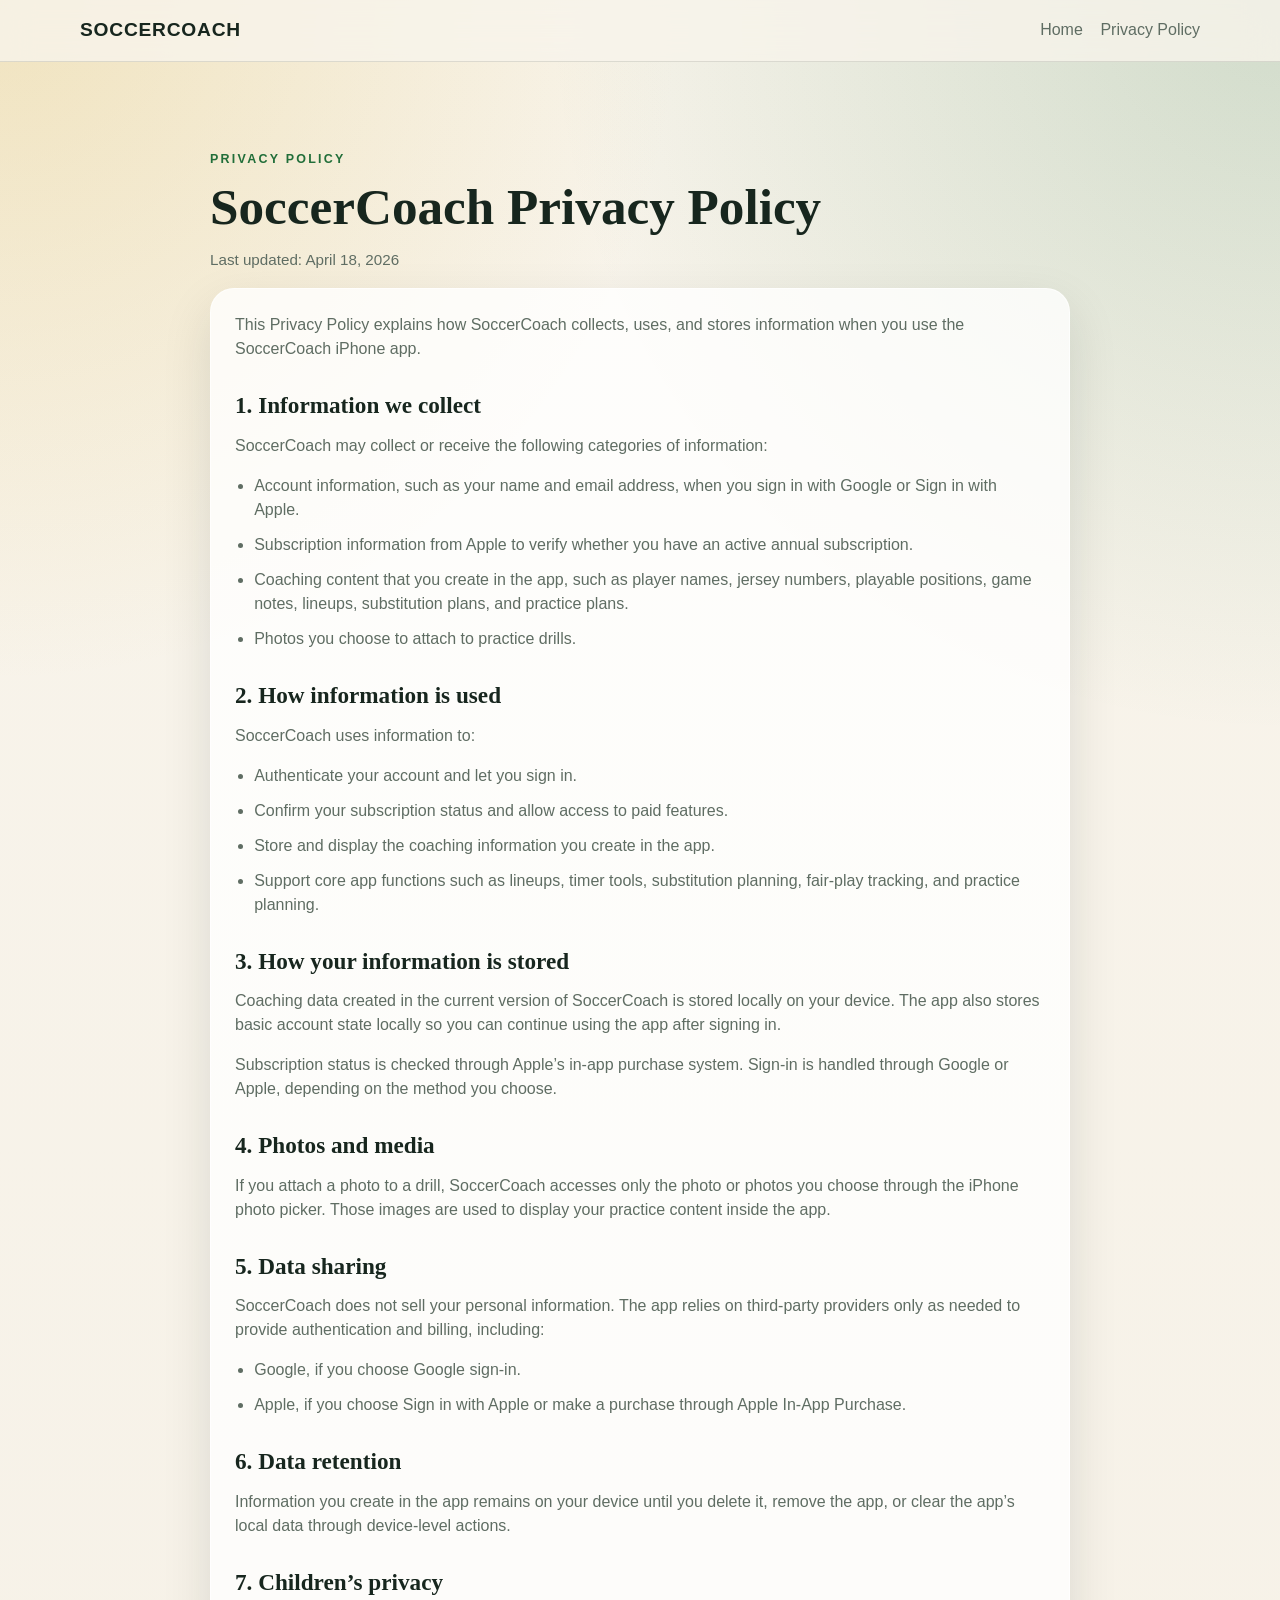
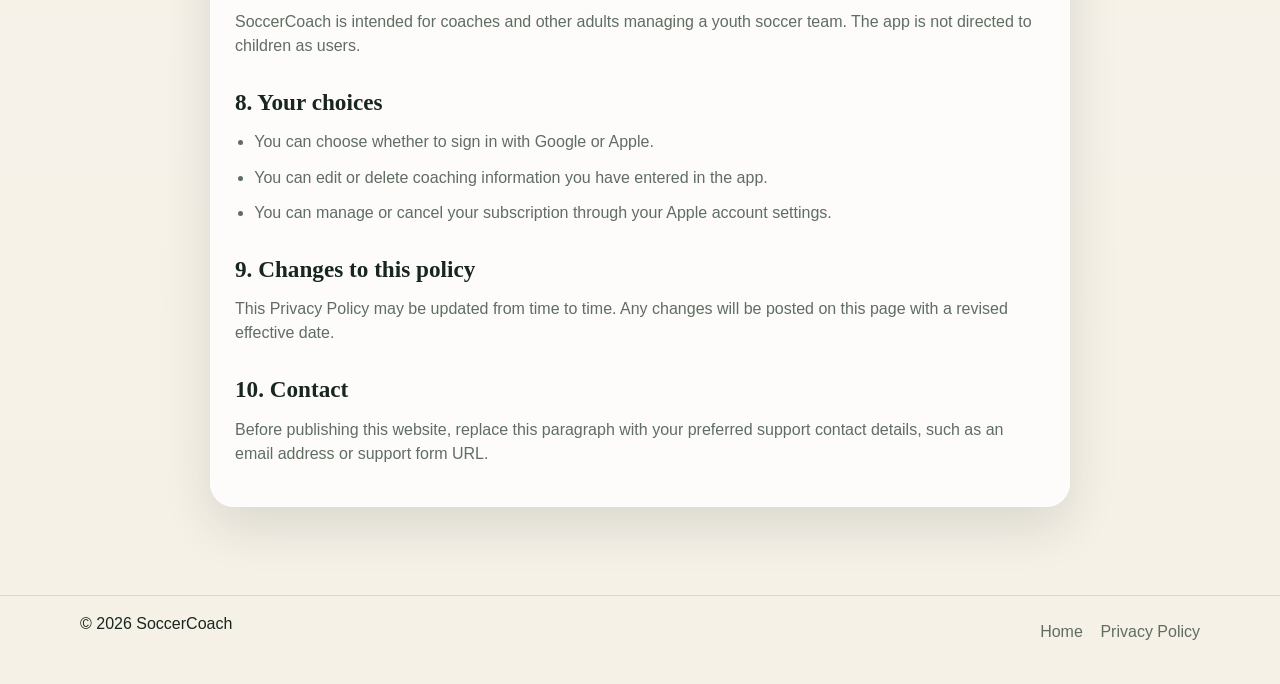
==== website/privacy.html @ 68f2909e "Initial SoccerCoach app and website" ====
<!DOCTYPE html>
<html lang="en">
<head>
  <meta charset="UTF-8">
  <meta name="viewport" content="width=device-width, initial-scale=1.0">
  <title>SoccerCoach Privacy Policy</title>
  <meta
    name="description"
    content="Privacy Policy for the SoccerCoach iPhone app."
  >
  <link rel="stylesheet" href="./styles.css">
</head>
<body class="policy-page">
  <header class="site-header">
    <div class="wrap header-bar">
      <a class="brand" href="./index.html">SoccerCoach</a>
      <nav class="nav">
        <a href="./index.html">Home</a>
        <a href="./privacy.html">Privacy Policy</a>
      </nav>
    </div>
  </header>

  <main class="section">
    <div class="wrap policy-wrap">
      <p class="eyebrow">Privacy Policy</p>
      <h1>SoccerCoach Privacy Policy</h1>
      <p class="policy-meta">Last updated: April 18, 2026</p>

      <div class="policy-card">
        <p>
          This Privacy Policy explains how SoccerCoach collects, uses, and stores information when you use the SoccerCoach iPhone app.
        </p>

        <h2>1. Information we collect</h2>
        <p>SoccerCoach may collect or receive the following categories of information:</p>
        <ul>
          <li>Account information, such as your name and email address, when you sign in with Google or Sign in with Apple.</li>
          <li>Subscription information from Apple to verify whether you have an active annual subscription.</li>
          <li>Coaching content that you create in the app, such as player names, jersey numbers, playable positions, game notes, lineups, substitution plans, and practice plans.</li>
          <li>Photos you choose to attach to practice drills.</li>
        </ul>

        <h2>2. How information is used</h2>
        <p>SoccerCoach uses information to:</p>
        <ul>
          <li>Authenticate your account and let you sign in.</li>
          <li>Confirm your subscription status and allow access to paid features.</li>
          <li>Store and display the coaching information you create in the app.</li>
          <li>Support core app functions such as lineups, timer tools, substitution planning, fair-play tracking, and practice planning.</li>
        </ul>

        <h2>3. How your information is stored</h2>
        <p>
          Coaching data created in the current version of SoccerCoach is stored locally on your device. The app also stores basic account state locally so you can continue using the app after signing in.
        </p>
        <p>
          Subscription status is checked through Apple’s in-app purchase system. Sign-in is handled through Google or Apple, depending on the method you choose.
        </p>

        <h2>4. Photos and media</h2>
        <p>
          If you attach a photo to a drill, SoccerCoach accesses only the photo or photos you choose through the iPhone photo picker. Those images are used to display your practice content inside the app.
        </p>

        <h2>5. Data sharing</h2>
        <p>
          SoccerCoach does not sell your personal information. The app relies on third-party providers only as needed to provide authentication and billing, including:
        </p>
        <ul>
          <li>Google, if you choose Google sign-in.</li>
          <li>Apple, if you choose Sign in with Apple or make a purchase through Apple In-App Purchase.</li>
        </ul>

        <h2>6. Data retention</h2>
        <p>
          Information you create in the app remains on your device until you delete it, remove the app, or clear the app’s local data through device-level actions.
        </p>

        <h2>7. Children’s privacy</h2>
        <p>
          SoccerCoach is intended for coaches and other adults managing a youth soccer team. The app is not directed to children as users.
        </p>

        <h2>8. Your choices</h2>
        <ul>
          <li>You can choose whether to sign in with Google or Apple.</li>
          <li>You can edit or delete coaching information you have entered in the app.</li>
          <li>You can manage or cancel your subscription through your Apple account settings.</li>
        </ul>

        <h2>9. Changes to this policy</h2>
        <p>
          This Privacy Policy may be updated from time to time. Any changes will be posted on this page with a revised effective date.
        </p>

        <h2>10. Contact</h2>
        <p>
          Before publishing this website, replace this paragraph with your preferred support contact details, such as an email address or support form URL.
        </p>
      </div>
    </div>
  </main>

  <footer class="site-footer">
    <div class="wrap footer-bar">
      <p>© 2026 SoccerCoach</p>
      <div class="footer-links">
        <a href="./index.html">Home</a>
        <a href="./privacy.html">Privacy Policy</a>
      </div>
    </div>
  </footer>
</body>
</html>
---- website/styles.css ----
:root {
  --bg: #f6f1e7;
  --surface: rgba(255, 255, 255, 0.78);
  --surface-strong: #fffdf8;
  --ink: #17261e;
  --muted: #5f6d63;
  --line: rgba(23, 38, 30, 0.12);
  --green: #216e39;
  --green-deep: #123d21;
  --gold: #ddb84d;
  --shadow: 0 20px 50px rgba(18, 37, 26, 0.12);
  --radius: 24px;
}

* {
  box-sizing: border-box;
}

html {
  scroll-behavior: smooth;
}

body {
  margin: 0;
  color: var(--ink);
  background:
    radial-gradient(circle at top left, rgba(221, 184, 77, 0.28), transparent 26%),
    radial-gradient(circle at top right, rgba(33, 110, 57, 0.18), transparent 28%),
    linear-gradient(180deg, #f8f4eb 0%, var(--bg) 100%);
  font-family: "Avenir Next", "Trebuchet MS", sans-serif;
  line-height: 1.5;
}

a {
  color: inherit;
  text-decoration: none;
}

.wrap {
  width: min(1120px, calc(100% - 2rem));
  margin: 0 auto;
}

.site-header {
  position: sticky;
  top: 0;
  z-index: 20;
  backdrop-filter: blur(16px);
  background: rgba(248, 244, 235, 0.8);
  border-bottom: 1px solid var(--line);
}

.header-bar,
.footer-bar {
  display: flex;
  align-items: center;
  justify-content: space-between;
  gap: 1rem;
  padding: 1rem 0;
}

.brand {
  font-size: 1.2rem;
  font-weight: 800;
  letter-spacing: 0.04em;
  text-transform: uppercase;
}

.nav,
.footer-links {
  display: flex;
  align-items: center;
  gap: 1.1rem;
  flex-wrap: wrap;
}

.nav a,
.footer-links a {
  color: var(--muted);
}

.hero,
.section {
  padding: 5.5rem 0;
}

.hero-grid,
.pricing-grid,
.split-grid {
  display: grid;
  gap: 2rem;
  align-items: center;
}

.hero-grid {
  grid-template-columns: 1.15fr 0.85fr;
}

.pricing-grid,
.split-grid {
  grid-template-columns: 1fr 1fr;
}

.eyebrow {
  margin: 0 0 0.7rem;
  text-transform: uppercase;
  letter-spacing: 0.18em;
  font-size: 0.78rem;
  color: var(--green);
  font-weight: 800;
}

h1,
h2,
h3 {
  line-height: 1.05;
  margin: 0 0 1rem;
  font-family: Georgia, "Times New Roman", serif;
}

h1 {
  font-size: clamp(2.7rem, 6vw, 5rem);
  max-width: 11ch;
}

h2 {
  font-size: clamp(2rem, 4vw, 3.2rem);
  max-width: 14ch;
}

h3 {
  font-size: 1.35rem;
}

p {
  margin: 0 0 1rem;
}

.lead {
  font-size: 1.15rem;
  color: var(--muted);
  max-width: 38rem;
}

.lead.compact {
  max-width: 30rem;
}

.hero-actions {
  display: flex;
  gap: 1rem;
  flex-wrap: wrap;
  margin: 2rem 0 1rem;
}

.button {
  display: inline-flex;
  align-items: center;
  justify-content: center;
  min-height: 3.3rem;
  padding: 0.9rem 1.3rem;
  border-radius: 999px;
  font-weight: 700;
  transition: transform 180ms ease, box-shadow 180ms ease, background 180ms ease;
}

.button:hover,
.text-link:hover {
  transform: translateY(-1px);
}

.button-primary {
  color: white;
  background: linear-gradient(135deg, var(--green) 0%, var(--green-deep) 100%);
  box-shadow: 0 14px 30px rgba(18, 61, 33, 0.25);
}

.button-secondary {
  color: var(--green-deep);
  border: 1px solid rgba(18, 61, 33, 0.18);
  background: rgba(255, 255, 255, 0.72);
}

.footnote,
.small-note,
.policy-meta {
  color: var(--muted);
  font-size: 0.95rem;
}

.hero-card,
.card,
.pricing-card,
.policy-card {
  background: var(--surface);
  border: 1px solid rgba(255, 255, 255, 0.65);
  box-shadow: var(--shadow);
}

.hero-card {
  padding: 1.4rem;
  border-radius: 36px;
}

.phone-shell {
  width: min(100%, 360px);
  margin: 0 auto;
  padding: 0.9rem;
  border-radius: 38px;
  background: linear-gradient(180deg, #11381f 0%, #0b2314 100%);
}

.phone-screen {
  padding: 1rem;
  border-radius: 28px;
  background:
    linear-gradient(180deg, rgba(255,255,255,0.08), rgba(255,255,255,0)),
    linear-gradient(180deg, #1f6a34 0%, #184e28 100%);
  color: white;
}

.mini-top,
.mini-panel,
.row {
  display: flex;
  align-items: center;
  justify-content: space-between;
  gap: 0.5rem;
}

.mini-top {
  font-size: 0.82rem;
  margin-bottom: 1rem;
  opacity: 0.92;
}

.mini-field {
  padding: 1rem 0.7rem;
  border-radius: 24px;
  border: 2px solid rgba(255, 255, 255, 0.6);
  min-height: 360px;
  display: flex;
  flex-direction: column;
  align-items: center;
  justify-content: space-between;
  background: rgba(255, 255, 255, 0.04);
}

.player-badge {
  padding: 0.45rem 0.8rem;
  border-radius: 999px;
  background: rgba(255, 255, 255, 0.15);
  font-size: 0.82rem;
  font-weight: 700;
}

.player-badge.top,
.player-badge.goalie {
  background: rgba(221, 184, 77, 0.2);
}

.row {
  width: 100%;
}

.row.midfield {
  justify-content: space-around;
}

.row.defense {
  justify-content: center;
  gap: 3rem;
}

.mini-panel {
  margin-top: 0.8rem;
  padding: 0.8rem 0.95rem;
  border-radius: 18px;
  background: rgba(255, 255, 255, 0.11);
  font-size: 0.88rem;
}

.section-heading {
  margin-bottom: 2rem;
}

.feature-grid {
  display: grid;
  grid-template-columns: repeat(3, minmax(0, 1fr));
  gap: 1.25rem;
}

.card,
.pricing-card,
.policy-card {
  padding: 1.5rem;
  border-radius: var(--radius);
}

.card p,
.pricing-card p,
.policy-card p,
.policy-card li {
  color: var(--muted);
}

.card.tall {
  min-height: 100%;
}

.section-accent {
  background:
    linear-gradient(180deg, rgba(33, 110, 57, 0.05), rgba(33, 110, 57, 0.1)),
    linear-gradient(180deg, rgba(255, 255, 255, 0.25), rgba(255, 255, 255, 0.25));
  border-top: 1px solid var(--line);
  border-bottom: 1px solid var(--line);
}

.price {
  font-size: clamp(3rem, 5vw, 4.5rem);
  line-height: 1;
  color: var(--green-deep);
  font-weight: 800;
  margin-bottom: 1.25rem;
}

.price span {
  font-size: 1rem;
  color: var(--muted);
  font-weight: 600;
}

.check-list,
.policy-card ul {
  margin: 0;
  padding-left: 1.2rem;
}

.check-list li,
.policy-card li {
  margin-bottom: 0.7rem;
}

.text-link {
  color: var(--green);
  font-weight: 700;
}

.site-footer {
  border-top: 1px solid var(--line);
  padding-bottom: 1rem;
}

.policy-wrap {
  max-width: 860px;
}

.policy-page h1 {
  max-width: none;
  font-size: clamp(2.4rem, 4vw, 3.8rem);
}

.policy-card h2 {
  font-size: 1.45rem;
  margin-top: 2rem;
  max-width: none;
}

@media (max-width: 960px) {
  .hero-grid,
  .pricing-grid,
  .split-grid,
  .feature-grid {
    grid-template-columns: 1fr;
  }

  .hero,
  .section {
    padding: 4rem 0;
  }
}

@media (max-width: 720px) {
  .header-bar,
  .footer-bar {
    align-items: flex-start;
    flex-direction: column;
  }

  .nav,
  .footer-links,
  .hero-actions {
    width: 100%;
  }

  .nav a,
  .footer-links a {
    padding-right: 0.75rem;
  }

  .button {
    width: 100%;
  }

  .phone-shell {
    width: 100%;
  }
}
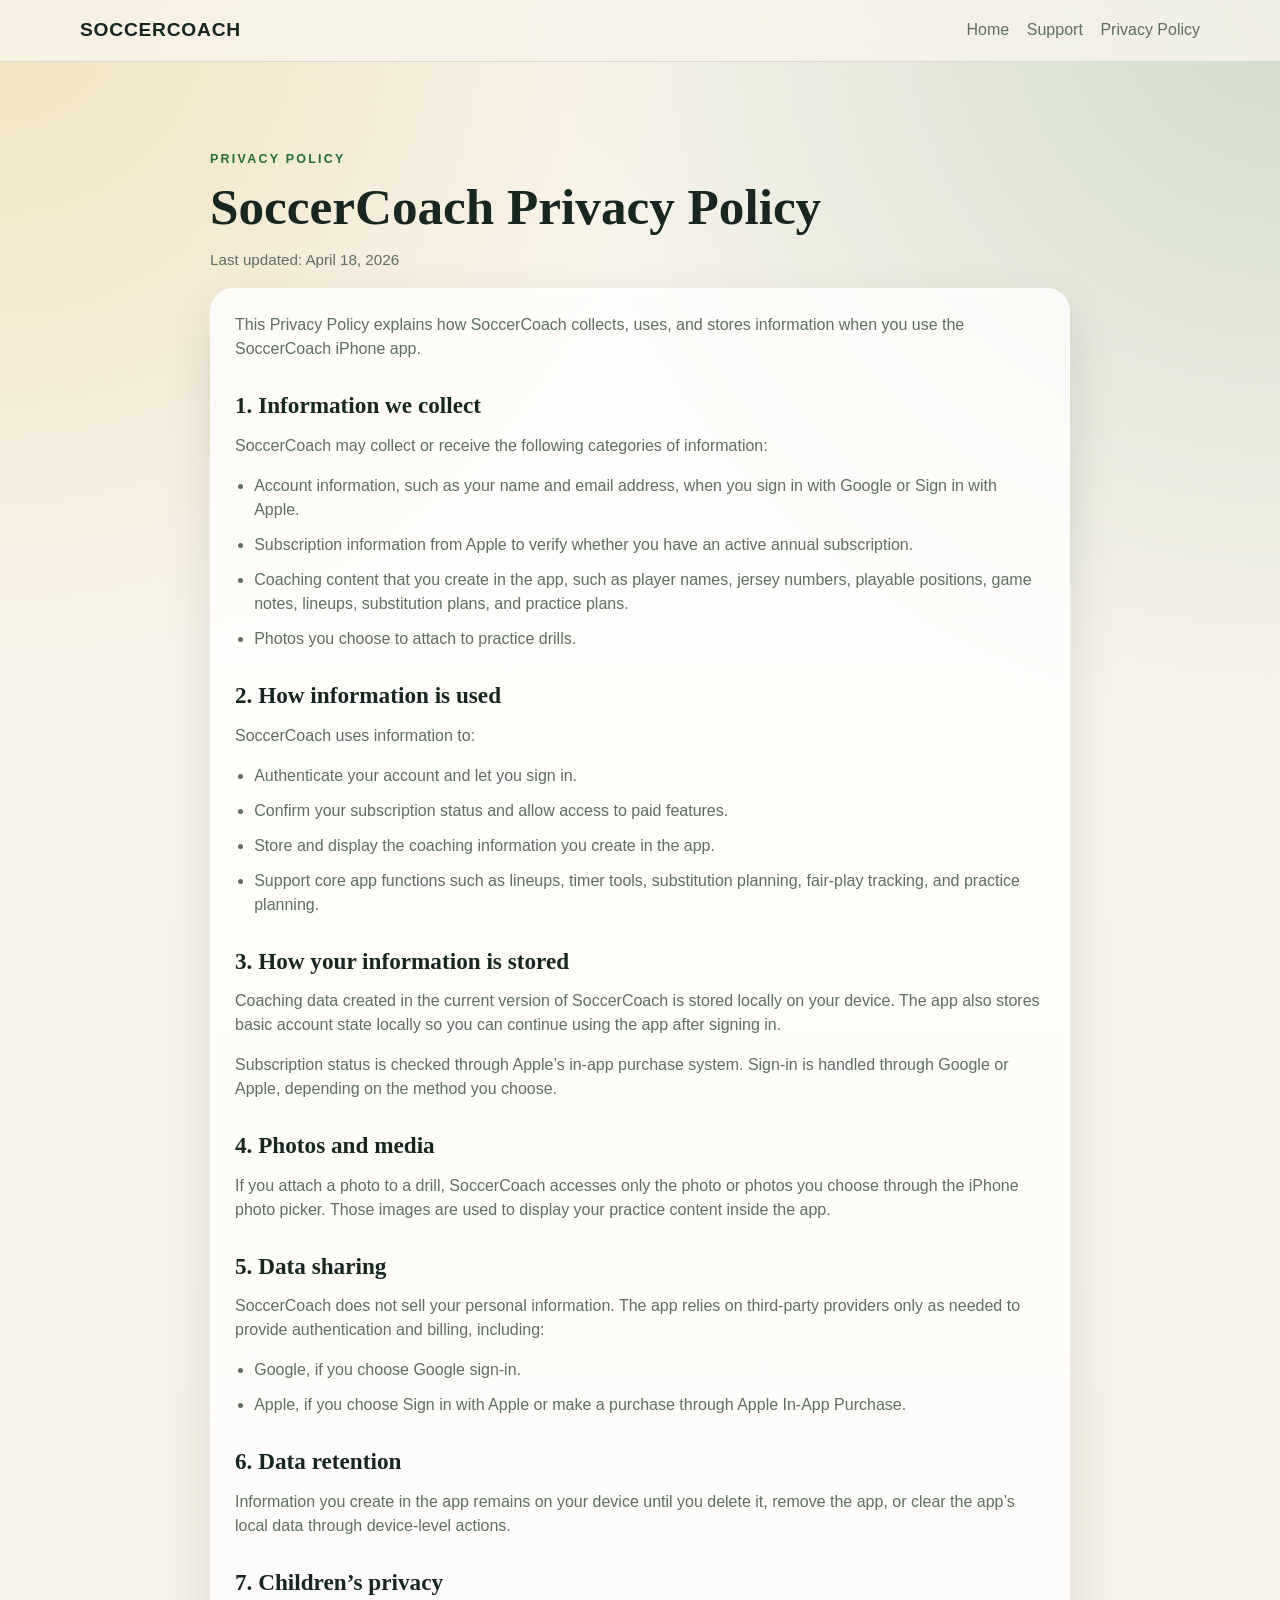
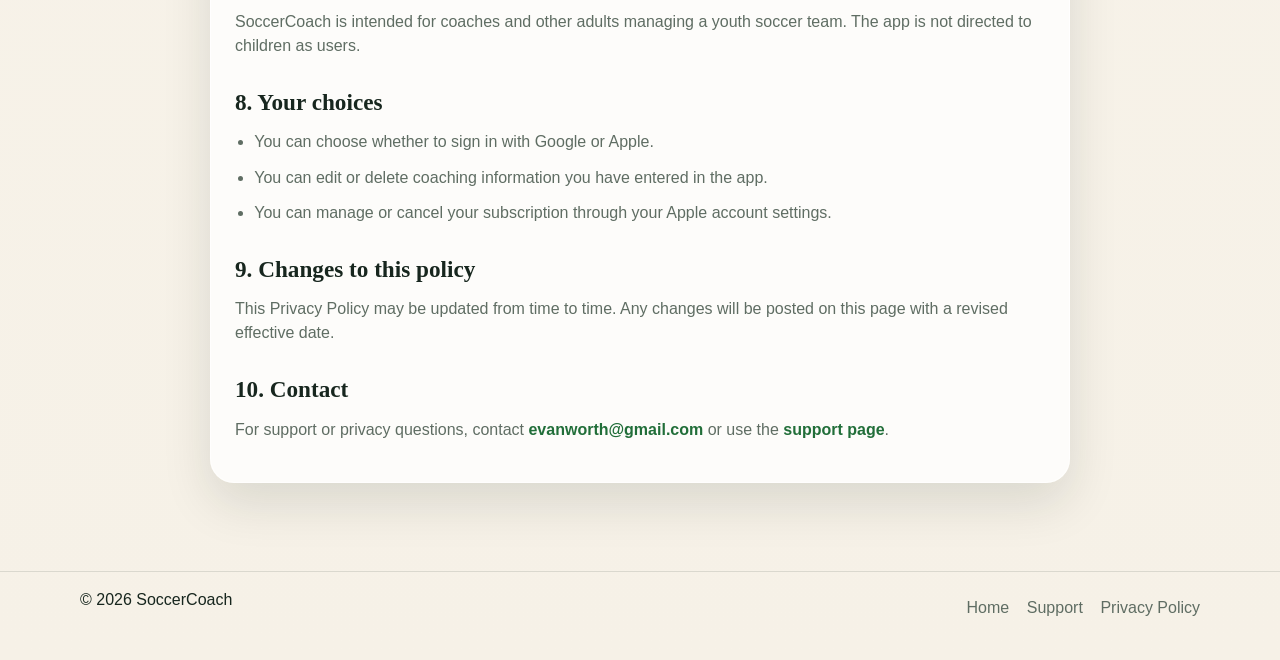
==== commit c2b8e6fd: "Add support page" ====
--- a/website/privacy.html
+++ b/website/privacy.html
@@ -16,6 +16,7 @@
       <a class="brand" href="./index.html">SoccerCoach</a>
       <nav class="nav">
         <a href="./index.html">Home</a>
+        <a href="./support.html">Support</a>
         <a href="./privacy.html">Privacy Policy</a>
       </nav>
     </div>
@@ -96,7 +97,7 @@
 
         <h2>10. Contact</h2>
         <p>
-          Before publishing this website, replace this paragraph with your preferred support contact details, such as an email address or support form URL.
+          For support or privacy questions, contact <a class="text-link" href="mailto:evanworth@gmail.com">evanworth@gmail.com</a> or use the <a class="text-link" href="./support.html">support page</a>.
         </p>
       </div>
     </div>
@@ -107,6 +108,7 @@
       <p>© 2026 SoccerCoach</p>
       <div class="footer-links">
         <a href="./index.html">Home</a>
+        <a href="./support.html">Support</a>
         <a href="./privacy.html">Privacy Policy</a>
       </div>
     </div>
--- a/website/styles.css
+++ b/website/styles.css
@@ -336,6 +336,46 @@
   padding-left: 1.2rem;
 }
 
+.support-form {
+  display: grid;
+  gap: 1rem;
+  margin: 1.5rem 0;
+}
+
+.form-field {
+  display: grid;
+  gap: 0.45rem;
+}
+
+.form-field span {
+  font-weight: 700;
+  color: var(--ink);
+}
+
+.form-field input,
+.form-field select,
+.form-field textarea {
+  width: 100%;
+  border: 1px solid rgba(23, 38, 30, 0.16);
+  border-radius: 16px;
+  padding: 0.9rem 1rem;
+  font: inherit;
+  color: var(--ink);
+  background: rgba(255, 255, 255, 0.82);
+}
+
+.form-field textarea {
+  resize: vertical;
+  min-height: 180px;
+}
+
+.form-field input:focus,
+.form-field select:focus,
+.form-field textarea:focus {
+  outline: 2px solid rgba(33, 110, 57, 0.2);
+  border-color: rgba(33, 110, 57, 0.4);
+}
+
 .check-list li,
 .policy-card li {
   margin-bottom: 0.7rem;
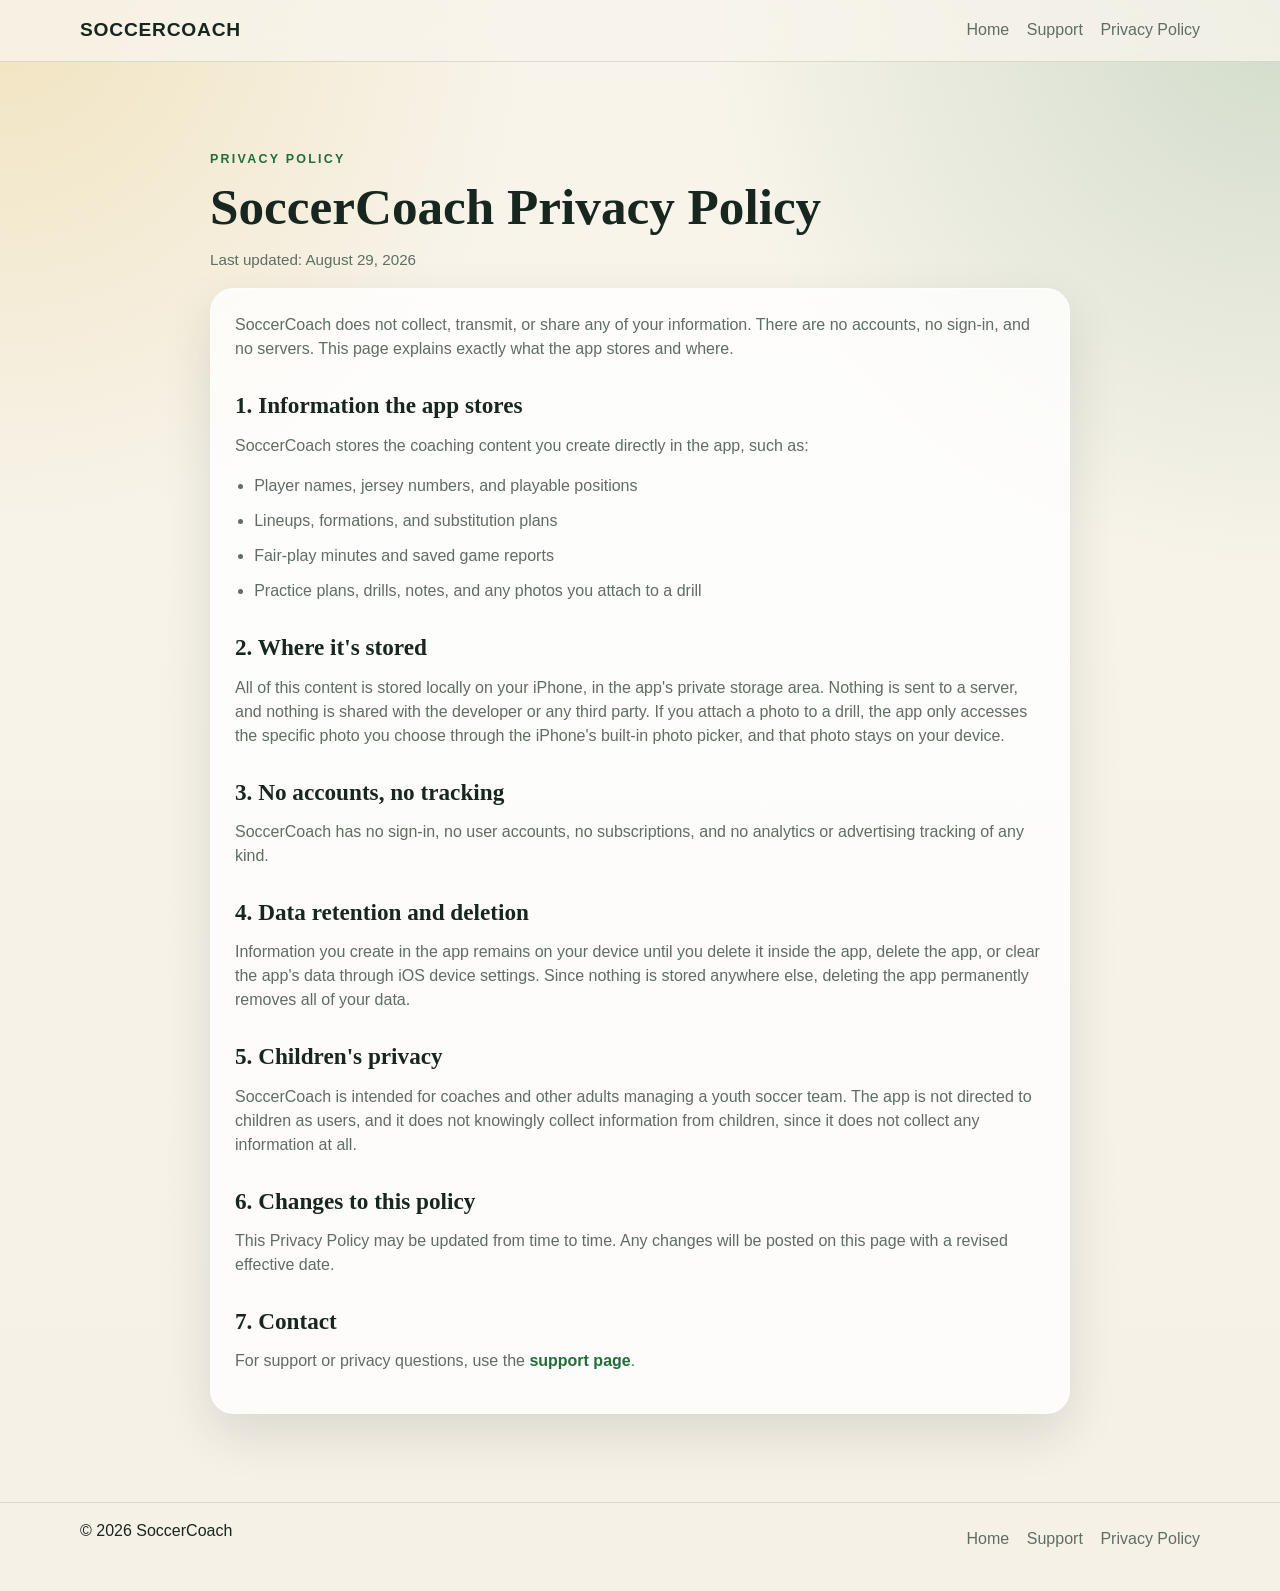
==== commit 0beb930d: "Update website to match free app; remove pricing and public email Rewrite the marketing site and pri" ====
--- a/website/privacy.html
+++ b/website/privacy.html
@@ -26,78 +26,60 @@
     <div class="wrap policy-wrap">
       <p class="eyebrow">Privacy Policy</p>
       <h1>SoccerCoach Privacy Policy</h1>
-      <p class="policy-meta">Last updated: April 18, 2026</p>
+      <p class="policy-meta">Last updated: August 29, 2026</p>
 
       <div class="policy-card">
         <p>
-          This Privacy Policy explains how SoccerCoach collects, uses, and stores information when you use the SoccerCoach iPhone app.
+          SoccerCoach does not collect, transmit, or share any of your information. There are no accounts,
+          no sign-in, and no servers. This page explains exactly what the app stores and where.
         </p>
 
-        <h2>1. Information we collect</h2>
-        <p>SoccerCoach may collect or receive the following categories of information:</p>
+        <h2>1. Information the app stores</h2>
+        <p>SoccerCoach stores the coaching content you create directly in the app, such as:</p>
         <ul>
-          <li>Account information, such as your name and email address, when you sign in with Google or Sign in with Apple.</li>
-          <li>Subscription information from Apple to verify whether you have an active annual subscription.</li>
-          <li>Coaching content that you create in the app, such as player names, jersey numbers, playable positions, game notes, lineups, substitution plans, and practice plans.</li>
-          <li>Photos you choose to attach to practice drills.</li>
+          <li>Player names, jersey numbers, and playable positions</li>
+          <li>Lineups, formations, and substitution plans</li>
+          <li>Fair-play minutes and saved game reports</li>
+          <li>Practice plans, drills, notes, and any photos you attach to a drill</li>
         </ul>
 
-        <h2>2. How information is used</h2>
-        <p>SoccerCoach uses information to:</p>
-        <ul>
-          <li>Authenticate your account and let you sign in.</li>
-          <li>Confirm your subscription status and allow access to paid features.</li>
-          <li>Store and display the coaching information you create in the app.</li>
-          <li>Support core app functions such as lineups, timer tools, substitution planning, fair-play tracking, and practice planning.</li>
-        </ul>
-
-        <h2>3. How your information is stored</h2>
+        <h2>2. Where it's stored</h2>
         <p>
-          Coaching data created in the current version of SoccerCoach is stored locally on your device. The app also stores basic account state locally so you can continue using the app after signing in.
-        </p>
-        <p>
-          Subscription status is checked through Apple’s in-app purchase system. Sign-in is handled through Google or Apple, depending on the method you choose.
+          All of this content is stored locally on your iPhone, in the app's private storage area. Nothing is
+          sent to a server, and nothing is shared with the developer or any third party. If you attach a photo
+          to a drill, the app only accesses the specific photo you choose through the iPhone's built-in photo
+          picker, and that photo stays on your device.
         </p>
 
-        <h2>4. Photos and media</h2>
+        <h2>3. No accounts, no tracking</h2>
         <p>
-          If you attach a photo to a drill, SoccerCoach accesses only the photo or photos you choose through the iPhone photo picker. Those images are used to display your practice content inside the app.
+          SoccerCoach has no sign-in, no user accounts, no subscriptions, and no analytics or advertising
+          tracking of any kind.
         </p>
 
-        <h2>5. Data sharing</h2>
+        <h2>4. Data retention and deletion</h2>
         <p>
-          SoccerCoach does not sell your personal information. The app relies on third-party providers only as needed to provide authentication and billing, including:
-        </p>
-        <ul>
-          <li>Google, if you choose Google sign-in.</li>
-          <li>Apple, if you choose Sign in with Apple or make a purchase through Apple In-App Purchase.</li>
-        </ul>
-
-        <h2>6. Data retention</h2>
-        <p>
-          Information you create in the app remains on your device until you delete it, remove the app, or clear the app’s local data through device-level actions.
+          Information you create in the app remains on your device until you delete it inside the app,
+          delete the app, or clear the app's data through iOS device settings. Since nothing is stored
+          anywhere else, deleting the app permanently removes all of your data.
         </p>
 
-        <h2>7. Children’s privacy</h2>
+        <h2>5. Children's privacy</h2>
         <p>
-          SoccerCoach is intended for coaches and other adults managing a youth soccer team. The app is not directed to children as users.
+          SoccerCoach is intended for coaches and other adults managing a youth soccer team. The app is not
+          directed to children as users, and it does not knowingly collect information from children, since
+          it does not collect any information at all.
         </p>
 
-        <h2>8. Your choices</h2>
-        <ul>
-          <li>You can choose whether to sign in with Google or Apple.</li>
-          <li>You can edit or delete coaching information you have entered in the app.</li>
-          <li>You can manage or cancel your subscription through your Apple account settings.</li>
-        </ul>
-
-        <h2>9. Changes to this policy</h2>
+        <h2>6. Changes to this policy</h2>
         <p>
-          This Privacy Policy may be updated from time to time. Any changes will be posted on this page with a revised effective date.
+          This Privacy Policy may be updated from time to time. Any changes will be posted on this page with
+          a revised effective date.
         </p>
 
-        <h2>10. Contact</h2>
+        <h2>7. Contact</h2>
         <p>
-          For support or privacy questions, contact <a class="text-link" href="mailto:evanworth@gmail.com">evanworth@gmail.com</a> or use the <a class="text-link" href="./support.html">support page</a>.
+          For support or privacy questions, use the <a class="text-link" href="./support.html">support page</a>.
         </p>
       </div>
     </div>
--- a/website/styles.css
+++ b/website/styles.css
@@ -85,7 +85,6 @@
 }
 
 .hero-grid,
-.pricing-grid,
 .split-grid {
   display: grid;
   gap: 2rem;
@@ -96,7 +95,6 @@
   grid-template-columns: 1.15fr 0.85fr;
 }
 
-.pricing-grid,
 .split-grid {
   grid-template-columns: 1fr 1fr;
 }
@@ -190,7 +188,6 @@
 
 .hero-card,
 .card,
-.pricing-card,
 .policy-card {
   background: var(--surface);
   border: 1px solid rgba(255, 255, 255, 0.65);
@@ -291,14 +288,12 @@
 }
 
 .card,
-.pricing-card,
 .policy-card {
   padding: 1.5rem;
   border-radius: var(--radius);
 }
 
 .card p,
-.pricing-card p,
 .policy-card p,
 .policy-card li {
   color: var(--muted);
@@ -308,29 +303,6 @@
   min-height: 100%;
 }
 
-.section-accent {
-  background:
-    linear-gradient(180deg, rgba(33, 110, 57, 0.05), rgba(33, 110, 57, 0.1)),
-    linear-gradient(180deg, rgba(255, 255, 255, 0.25), rgba(255, 255, 255, 0.25));
-  border-top: 1px solid var(--line);
-  border-bottom: 1px solid var(--line);
-}
-
-.price {
-  font-size: clamp(3rem, 5vw, 4.5rem);
-  line-height: 1;
-  color: var(--green-deep);
-  font-weight: 800;
-  margin-bottom: 1.25rem;
-}
-
-.price span {
-  font-size: 1rem;
-  color: var(--muted);
-  font-weight: 600;
-}
-
-.check-list,
 .policy-card ul {
   margin: 0;
   padding-left: 1.2rem;
@@ -376,7 +348,6 @@
   border-color: rgba(33, 110, 57, 0.4);
 }
 
-.check-list li,
 .policy-card li {
   margin-bottom: 0.7rem;
 }
@@ -408,7 +379,6 @@
 
 @media (max-width: 960px) {
   .hero-grid,
-  .pricing-grid,
   .split-grid,
   .feature-grid {
     grid-template-columns: 1fr;
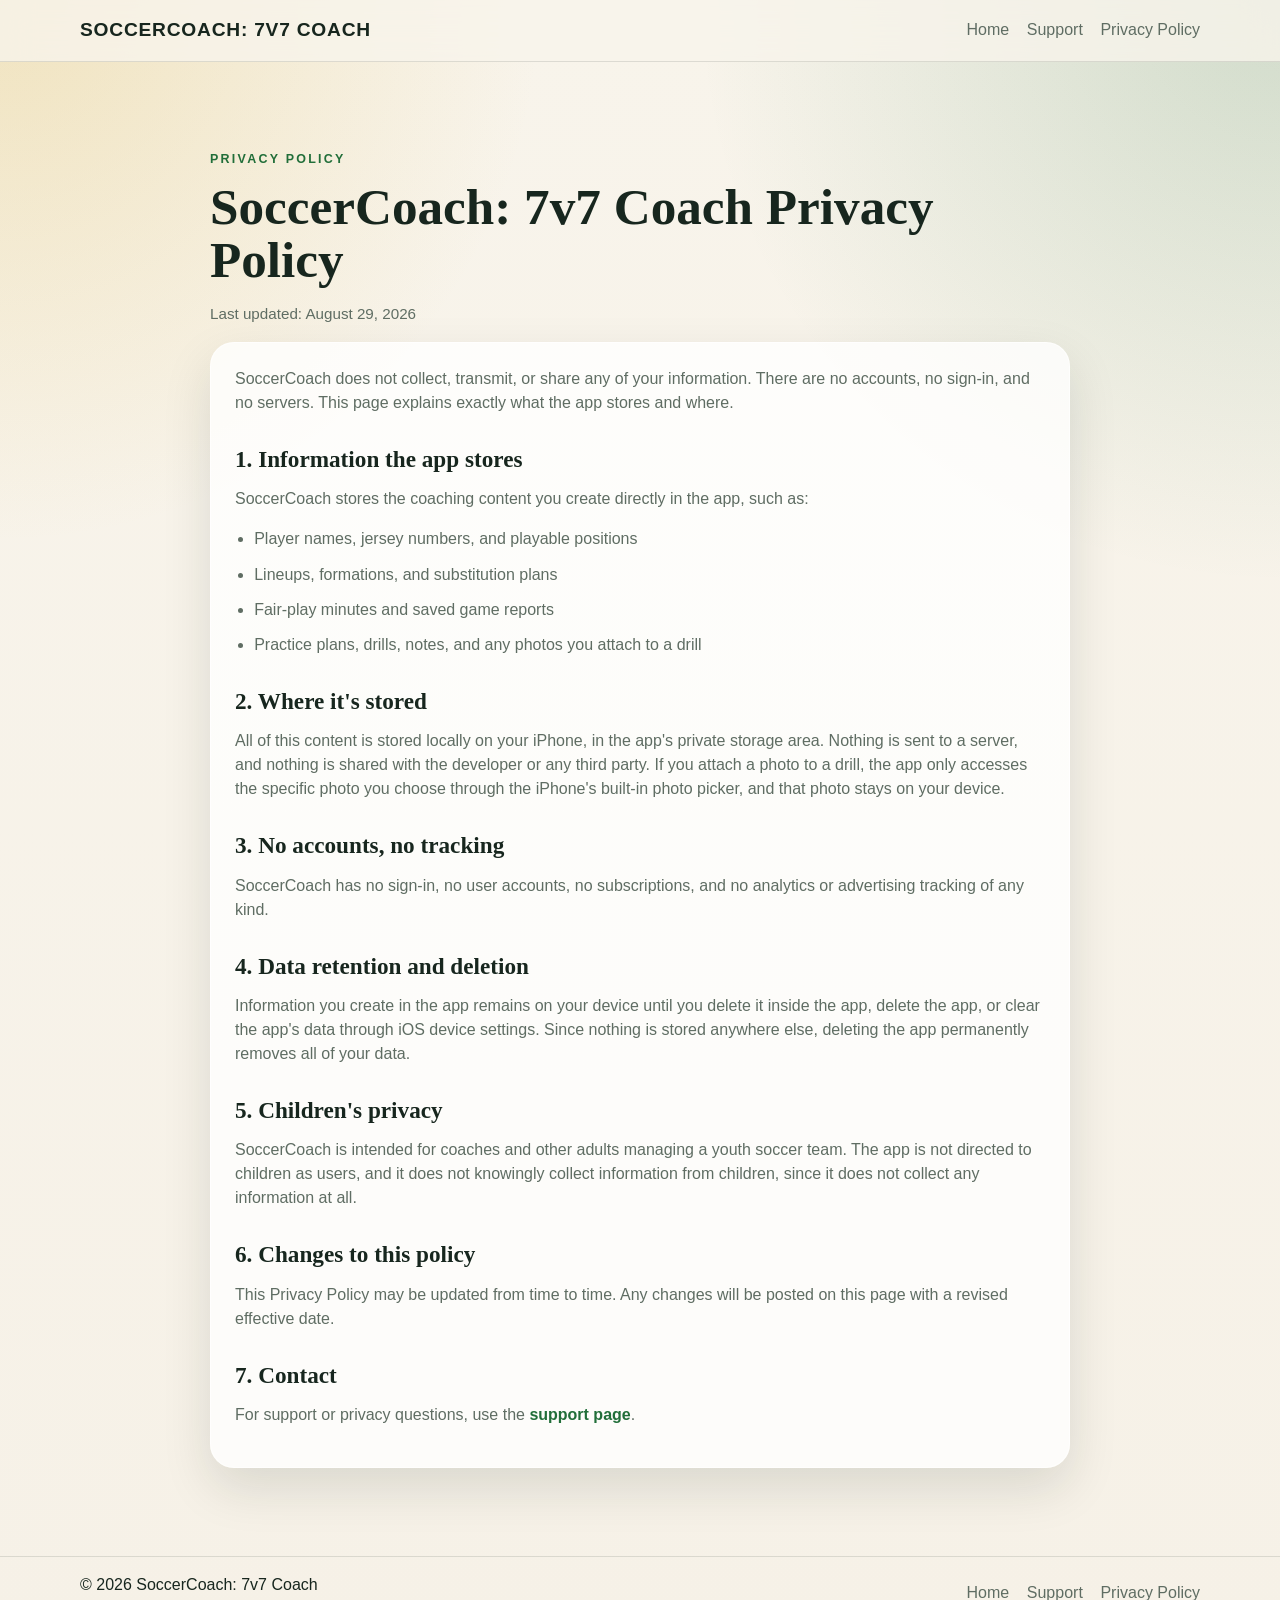
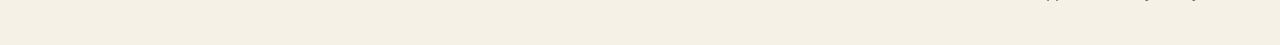
==== commit 10abe204: "Update website branding to match App Store listing name The App Store name is "SoccerCoach: 7v7 Coac" ====
--- a/website/privacy.html
+++ b/website/privacy.html
@@ -3,17 +3,17 @@
 <head>
   <meta charset="UTF-8">
   <meta name="viewport" content="width=device-width, initial-scale=1.0">
-  <title>SoccerCoach Privacy Policy</title>
+  <title>SoccerCoach: 7v7 Coach Privacy Policy</title>
   <meta
     name="description"
-    content="Privacy Policy for the SoccerCoach iPhone app."
+    content="Privacy Policy for the SoccerCoach: 7v7 Coach iPhone app."
   >
   <link rel="stylesheet" href="./styles.css">
 </head>
 <body class="policy-page">
   <header class="site-header">
     <div class="wrap header-bar">
-      <a class="brand" href="./index.html">SoccerCoach</a>
+      <a class="brand" href="./index.html">SoccerCoach: 7v7 Coach</a>
       <nav class="nav">
         <a href="./index.html">Home</a>
         <a href="./support.html">Support</a>
@@ -25,7 +25,7 @@
   <main class="section">
     <div class="wrap policy-wrap">
       <p class="eyebrow">Privacy Policy</p>
-      <h1>SoccerCoach Privacy Policy</h1>
+      <h1>SoccerCoach: 7v7 Coach Privacy Policy</h1>
       <p class="policy-meta">Last updated: August 29, 2026</p>
 
       <div class="policy-card">
@@ -87,7 +87,7 @@
 
   <footer class="site-footer">
     <div class="wrap footer-bar">
-      <p>© 2026 SoccerCoach</p>
+      <p>© 2026 SoccerCoach: 7v7 Coach</p>
       <div class="footer-links">
         <a href="./index.html">Home</a>
         <a href="./support.html">Support</a>
